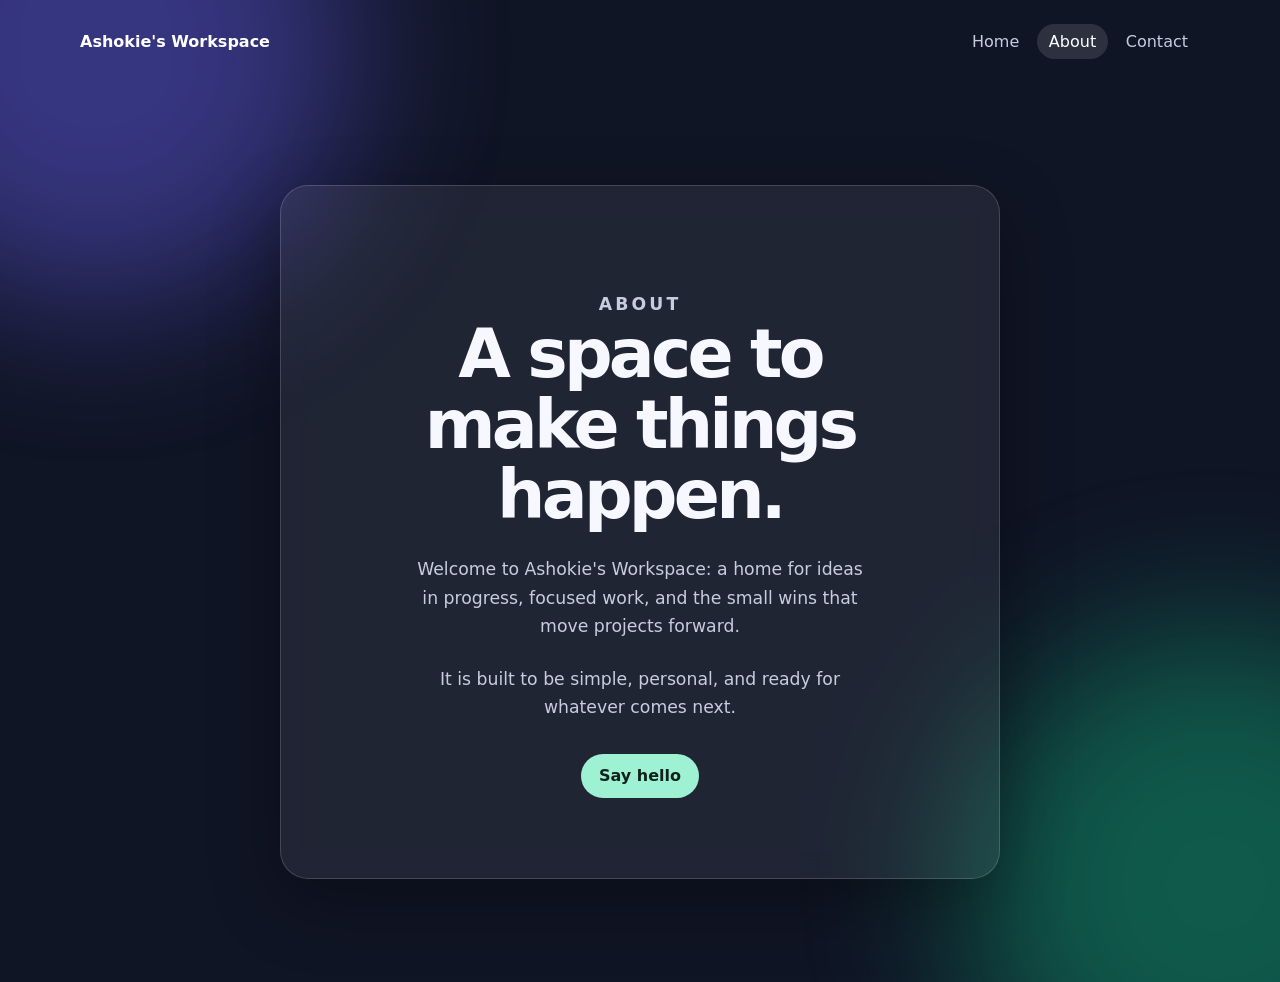
==== about.html @ f0800d84 "About and Contact page added" ====
<!doctype html>
<html lang="en">
  <head>
    <meta charset="UTF-8" />
    <meta name="viewport" content="width=device-width, initial-scale=1.0" />
    <meta name="description" content="Learn about Ashokie's Workspace." />
    <title>About | Ashokie's Workspace</title>
    <link rel="stylesheet" href="styles.css" />
  </head>
  <body>
    <header class="site-header">
      <a class="brand" href="index.html">Ashokie's Workspace</a>
      <nav aria-label="Main navigation">
        <a href="index.html">Home</a>
        <a class="active" href="about.html" aria-current="page">About</a>
        <a href="contact.html">Contact</a>
      </nav>
    </header>

    <main class="page-content">
      <section class="card prose">
        <p class="eyebrow">About</p>
        <h1>A space to make things happen.</h1>
        <p>Welcome to Ashokie's Workspace: a home for ideas in progress, focused work, and the small wins that move projects forward.</p>
        <p>It is built to be simple, personal, and ready for whatever comes next.</p>
        <a class="button" href="contact.html">Say hello</a>
      </section>
    </main>
  </body>
</html>
---- styles.css ----
:root {
  color-scheme: dark;
  font-family: Inter, ui-sans-serif, system-ui, -apple-system, BlinkMacSystemFont, "Segoe UI", sans-serif;
}

* { box-sizing: border-box; }

body {
  min-height: 100vh;
  margin: 0;
  background: #101525;
  color: #f7f8ff;
}

body::before, body::after {
  content: "";
  position: fixed;
  z-index: -1;
  width: 32rem;
  height: 32rem;
  border-radius: 50%;
  filter: blur(80px);
  opacity: .42;
}
body::before { background: #6c63ff; top: -13rem; left: -10rem; }
body::after { background: #10b981; right: -12rem; bottom: -15rem; }

.site-header {
  width: min(1120px, 92%);
  margin: 0 auto;
  padding: 1.5rem 0;
  display: flex;
  align-items: center;
  justify-content: space-between;
  gap: 1rem;
}
.brand { color: #fff; font-weight: 750; text-decoration: none; }
nav { display: flex; gap: .35rem; }
nav a { padding: .5rem .75rem; border-radius: 999px; color: #c7ccdf; text-decoration: none; }
nav a:hover, nav a.active { color: #fff; background: rgba(255,255,255,.12); }

.hero, .page-content { display: grid; place-items: center; padding: clamp(3rem, 8vw, 8rem) 1rem; }
.hero { min-height: calc(100vh - 76px); }
.page-content { min-height: calc(100vh - 76px); align-content: start; }
.card {
  width: min(100%, 720px);
  padding: clamp(2.25rem, 7vw, 5rem);
  text-align: center;
  background: rgba(255,255,255,.07);
  border: 1px solid rgba(255,255,255,.16);
  border-radius: 28px;
  box-shadow: 0 24px 70px rgba(0,0,0,.32);
  backdrop-filter: blur(14px);
}
.eyebrow { margin: 0 0 1.25rem; color: #9ff1d4; font-size: .75rem; font-weight: 700; letter-spacing: .18em; text-transform: uppercase; }
h1 { margin: 0; font-size: clamp(2.4rem, 7vw, 5.25rem); line-height: 1.04; letter-spacing: -.055em; }
.lead, .prose > p { max-width: 42ch; margin: 1.5rem auto 0; color: #c7ccdf; font-size: 1.08rem; line-height: 1.65; }
.prose h1 { font-size: clamp(2.4rem, 6vw, 4.25rem); }
.button, button { display: inline-block; margin-top: 2rem; padding: .8rem 1.15rem; border: 0; border-radius: 999px; background: #9ff1d4; color: #10221d; font: inherit; font-weight: 750; text-decoration: none; cursor: pointer; }
.button:hover, button:hover { background: #c6ffe9; }
form { margin: 2rem auto 0; max-width: 480px; text-align: left; }
label { display: block; margin: 1rem 0 .4rem; color: #e7eaff; font-size: .9rem; }
input, textarea { width: 100%; padding: .75rem; border: 1px solid rgba(255,255,255,.2); border-radius: 10px; background: rgba(9,13,26,.68); color: #fff; font: inherit; }
button { margin-top: 1.25rem; }

@media (max-width: 520px) { .site-header { align-items: flex-start; flex-direction: column; } }
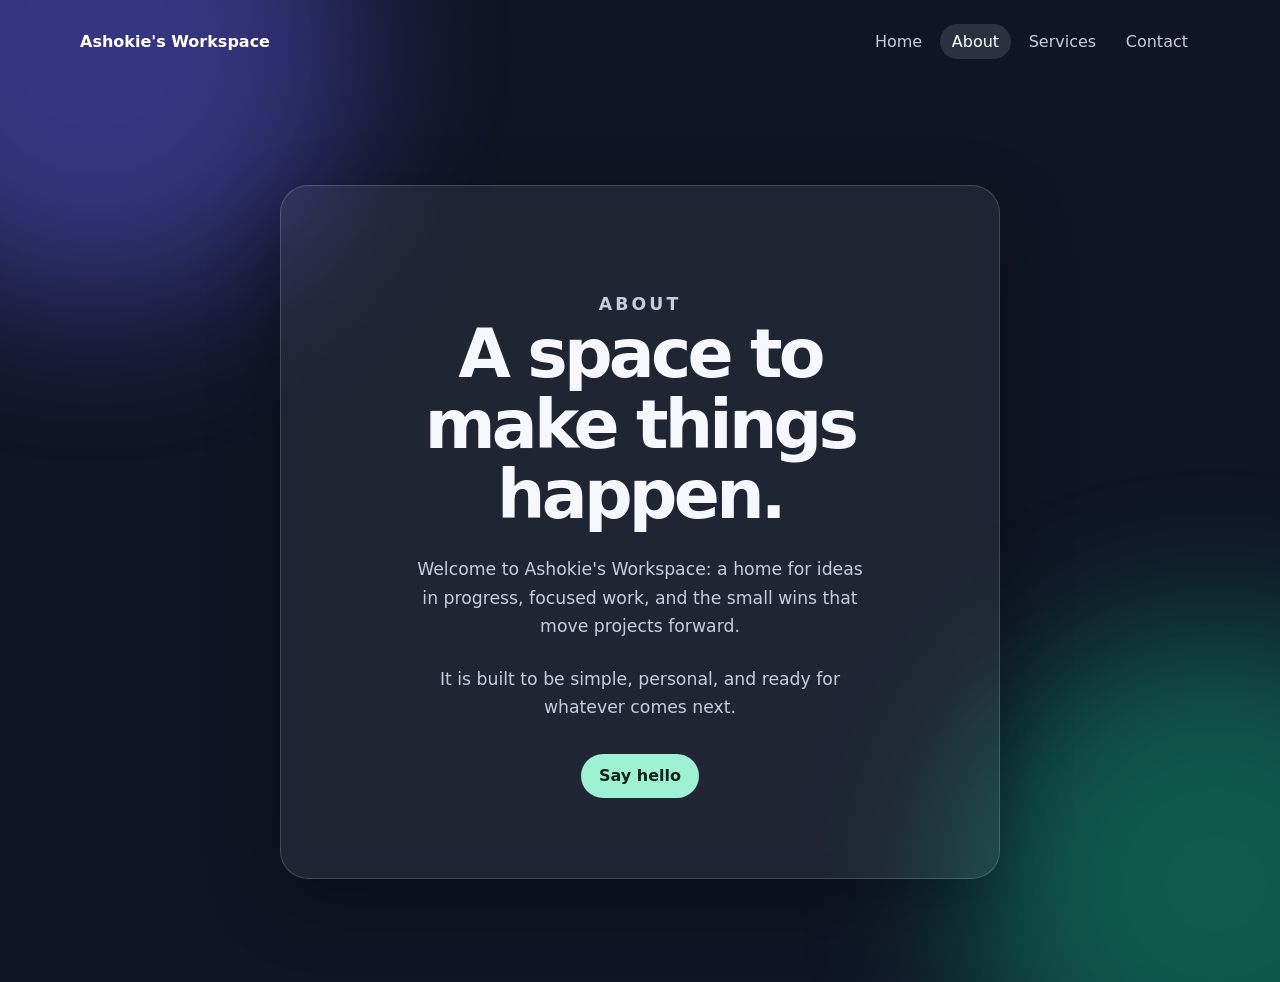
==== commit aaebdfba: "services page aaded" ====
--- a/about.html
+++ b/about.html
@@ -13,6 +13,7 @@
       <nav aria-label="Main navigation">
         <a href="index.html">Home</a>
         <a class="active" href="about.html" aria-current="page">About</a>
+        <a href="services.html">Services</a>
         <a href="contact.html">Contact</a>
       </nav>
     </header>
--- a/styles.css
+++ b/styles.css
@@ -62,5 +62,9 @@
 label { display: block; margin: 1rem 0 .4rem; color: #e7eaff; font-size: .9rem; }
 input, textarea { width: 100%; padding: .75rem; border: 1px solid rgba(255,255,255,.2); border-radius: 10px; background: rgba(9,13,26,.68); color: #fff; font: inherit; }
 button { margin-top: 1.25rem; }
+.services-list { display: grid; grid-template-columns: repeat(3, 1fr); gap: 1rem; margin-top: 2rem; text-align: left; }
+.services-list article { padding: 1.15rem; border: 1px solid rgba(255,255,255,.12); border-radius: 16px; background: rgba(255,255,255,.045); }
+.services-list h2 { margin: 0; font-size: 1.05rem; }
+.services-list p { margin: .6rem 0 0; color: #c7ccdf; font-size: .92rem; line-height: 1.5; }
 
-@media (max-width: 520px) { .site-header { align-items: flex-start; flex-direction: column; } }
+@media (max-width: 640px) { .site-header { align-items: flex-start; flex-direction: column; } .services-list { grid-template-columns: 1fr; } }
